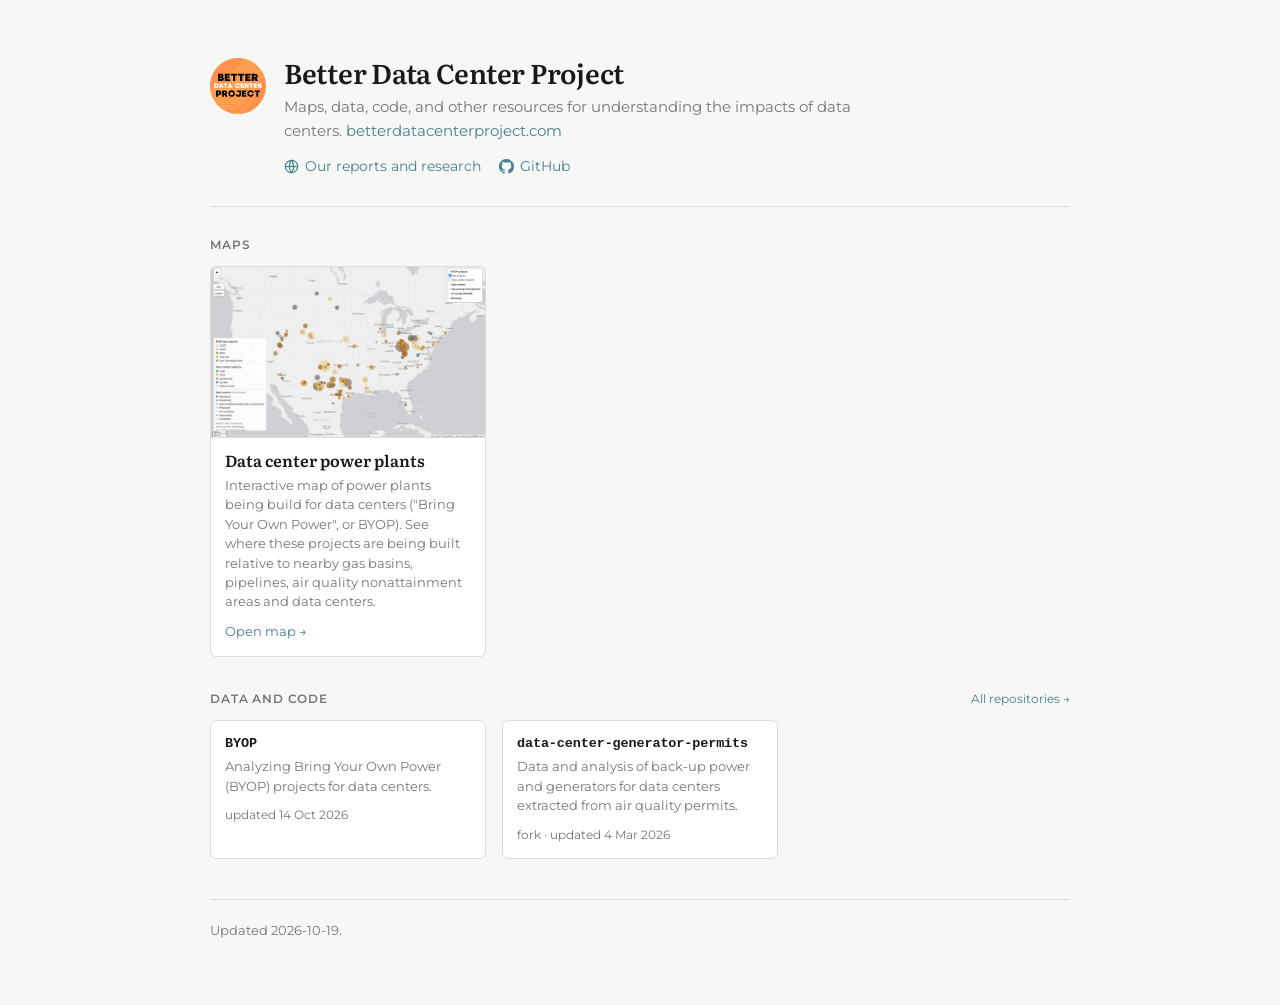
==== index.html @ 6ddef338 "Initial commit" ====
<!doctype html>
<html lang="en">
<head>
<meta charset="utf-8">
<meta name="viewport" content="width=device-width, initial-scale=1">
<title>Better Data Center Project</title>
<meta name="description" content="Maps, data, code, and other resources for understanding the impacts of data centers. betterdatacenterproject.com">
<link rel="preconnect" href="https://fonts.googleapis.com">
<link rel="preconnect" href="https://fonts.gstatic.com" crossorigin>
<link rel="stylesheet" href="https://fonts.googleapis.com/css2?family=Literata:opsz,wght@7..72,400;7..72,600&amp;family=Montserrat:wght@400;500;600&amp;display=swap">
<link rel="stylesheet" href="assets/style.css">
</head>
<body>
<div class="wrap">
<header>
  <img class="logo" src="assets/BDCP_logo_transparent-bkgd.svg" alt="" width="56" height="56">
  <div>
    <h1>Better Data Center Project</h1>
    <p>Maps, data, code, and other resources for understanding the impacts of data centers. <a href="https://betterdatacenterproject.com/">betterdatacenterproject.com</a></p>
    <nav class="links"><a href="https://betterdatacenterproject.com/resources/"><svg viewBox="0 0 16 16" width="15" height="15" fill="none" stroke="currentColor" stroke-width="1.3" aria-hidden="true"><circle cx="8" cy="8" r="6.6"/><path d="M1.4 8h13.2"/><path d="M8 1.4a10.5 10.5 0 0 1 0 13.2a10.5 10.5 0 0 1 0-13.2z"/></svg>Our reports and research</a><a href="https://github.com/orgs/Better-Data-Center-Project/"><svg viewBox="0 0 16 16" width="15" height="15" fill="currentColor" aria-hidden="true"><path d="M8 0C3.58 0 0 3.58 0 8c0 3.54 2.29 6.53 5.47 7.59.4.07.55-.17.55-.38 0-.19-.01-.82-.01-1.49-2.01.37-2.53-.49-2.69-.94-.09-.23-.48-.94-.82-1.13-.28-.15-.68-.52-.01-.53.63-.01 1.08.58 1.23.82.72 1.21 1.87.87 2.33.66.07-.52.28-.87.51-1.07-1.78-.2-3.64-.89-3.64-3.95 0-.87.31-1.59.82-2.15-.08-.2-.36-1.02.08-2.12 0 0 .67-.21 2.2.82.64-.18 1.32-.27 2-.27.68 0 1.36.09 2 .27 1.53-1.04 2.2-.82 2.2-.82.44 1.1.16 1.92.08 2.12.51.56.82 1.27.82 2.15 0 3.07-1.87 3.75-3.65 3.95.29.25.54.73.54 1.48 0 1.07-.01 1.93-.01 2.2 0 .21.15.46.55.38A8.012 8.012 0 0 0 16 8c0-4.42-3.58-8-8-8z"/></svg>GitHub</a></nav>
  </div>
</header>
<h2 class="sec">Maps</h2>
<main class="cards">
  <a class="card" href="maps/byop-gas/">
    <img src="assets/thumbs/byop-gas.png" alt="" loading="lazy">
    <div class="body">
      <h2>Data center power plants</h2>
      <p>Interactive map of power plants being build for data centers (&quot;Bring Your Own Power&quot;, or BYOP). See where these projects are being built relative to nearby gas basins, pipelines, air quality nonattainment areas and data centers.</p>
      <div class="go">Open map &rarr;</div>
    </div>
  </a>
</main>
<h2 class="sec">Data and Code <a class="all" href="https://github.com/orgs/Better-Data-Center-Project/repositories">All repositories &rarr;</a></h2>
<section class="cards">
  <a class="card repo" href="https://github.com/Better-Data-Center-Project/BYOP">
    <div class="body">
      <h2>BYOP</h2>
      <p>Analyzing Bring Your Own Power (BYOP) projects for data centers.</p>
      <div class="meta">updated 14 Oct 2026</div>
    </div>
  </a>
  <a class="card repo" href="https://github.com/Better-Data-Center-Project/data-center-generator-permits">
    <div class="body">
      <h2>data-center-generator-permits</h2>
      <p>Data and analysis of back-up power and generators for data centers extracted from air quality permits.</p>
      <div class="meta">fork &middot; updated 4 Mar 2026</div>
    </div>
  </a>
</section>
<footer> Updated 2026-10-19.</footer>
</div>
</body>
</html>
---- assets/style.css ----
/* Style sheet for landing page.*/
:root {
    --ink: #191919;
    --grey: #767676;
    --rule: #dcdcdc;
    --link: #45818E;
    --card: #ffffff;
    --bg: #f7f7f6;
    --font-title: "Literata", Georgia, "Times New Roman", serif;
    --font-body: "Montserrat", system-ui, -apple-system, Helvetica, Arial, sans-serif;
}
* { box-sizing: border-box; }
body {
    margin: 0;
    padding: 0 16px 64px;
    background: var(--bg);
    color: var(--ink);
    font: 15px/1.6 var(--font-body);
}
.wrap { max-width: 860px; margin: 0 auto; }
header { padding: 56px 0 28px; border-bottom: 1px solid var(--rule); margin-bottom: 28px;
         display: flex; align-items: flex-start; gap: 18px; }
header .logo { flex: none; width: 56px; height: 56px; margin-top: 2px; }
header p a { color: var(--link); text-decoration: none; }
header p a:hover { text-decoration: underline; }
.links { display: flex; flex-wrap: wrap; gap: 18px; margin-top: 12px; }
.links a { display: inline-flex; align-items: center; gap: 6px; font-size: 14px;
           color: var(--link); text-decoration: none; }
.links a:hover { text-decoration: underline; }
.links svg { flex: none; }
@media (max-width: 480px) {
    header { gap: 14px; padding-top: 36px; }
    header .logo { width: 44px; height: 44px; }
    h1 { font-size: 22px; }
}
h1 { font-family: var(--font-title); font-size: 27px; font-weight: 600;
     margin: 0 0 7px; letter-spacing: -0.01em; line-height: 1.2; }
header p { margin: 0; color: var(--grey); max-width: 60ch; }
.sec { font-family: var(--font-body); font-size: 12px; font-weight: 600; text-transform: uppercase;
       letter-spacing: 0.07em; color: var(--grey); margin: 32px 0 12px;
       display: flex; align-items: baseline; gap: 12px; }
.sec:first-of-type { margin-top: 0; }
.sec .all { margin-left: auto; font-size: 12px; font-weight: 400; text-transform: none;
            letter-spacing: 0; color: var(--link); text-decoration: none; }
.cards { display: grid; gap: 16px; grid-template-columns: repeat(auto-fill, minmax(260px, 1fr)); }
.card {
    display: flex;
    flex-direction: column;
    background: var(--card);
    border: 1px solid var(--rule);
    border-radius: 6px;
    overflow: hidden;
    text-decoration: none;
    color: inherit;
    transition: border-color .12s, transform .12s;
}
.card:hover { border-color: #b4b4b4; transform: translateY(-1px); }
.card img { display: block; width: 100%; aspect-ratio: 16 / 10; object-fit: cover;
            background: #ededed; border-bottom: 1px solid var(--rule); }
.card .body { padding: 12px 14px 14px; }
.card h2 { font-family: var(--font-title); font-size: 16px; font-weight: 600;
           margin: 0 0 5px; line-height: 1.3; }
.card p { margin: 0; color: var(--grey); font-size: 12.5px; line-height: 1.55; }
.card .go { margin-top: 10px; color: var(--link); font-size: 12.5px; }
.card.repo .body { padding: 14px; }
.card.repo h2 { font-family: ui-monospace, SFMono-Regular, Menlo, monospace;
                font-size: 13.5px; letter-spacing: -0.01em; }
.card.repo .meta { margin-top: 10px; color: var(--grey); font-size: 11.5px; }
.tag { font-size: 10px; font-weight: 500; text-transform: uppercase; letter-spacing: .05em;
       color: var(--grey); border: 1px solid var(--rule); border-radius: 3px;
       padding: 1px 4px; vertical-align: 2px; }

footer { margin-top: 40px; padding-top: 20px; border-top: 1px solid var(--rule);
         color: var(--grey); font-size: 13px; }
footer a { color: var(--link); text-decoration: none; }
@media (prefers-color-scheme: dark) {
    :root { --ink: #ececec; --grey: #9d9d9d; --rule: #343434; --link: #6cb0e8;
            --card: #1d1d1d; --bg: #141414; }
    .card img { background: #262626; }
    .card:hover { border-color: #4a4a4a; }
}
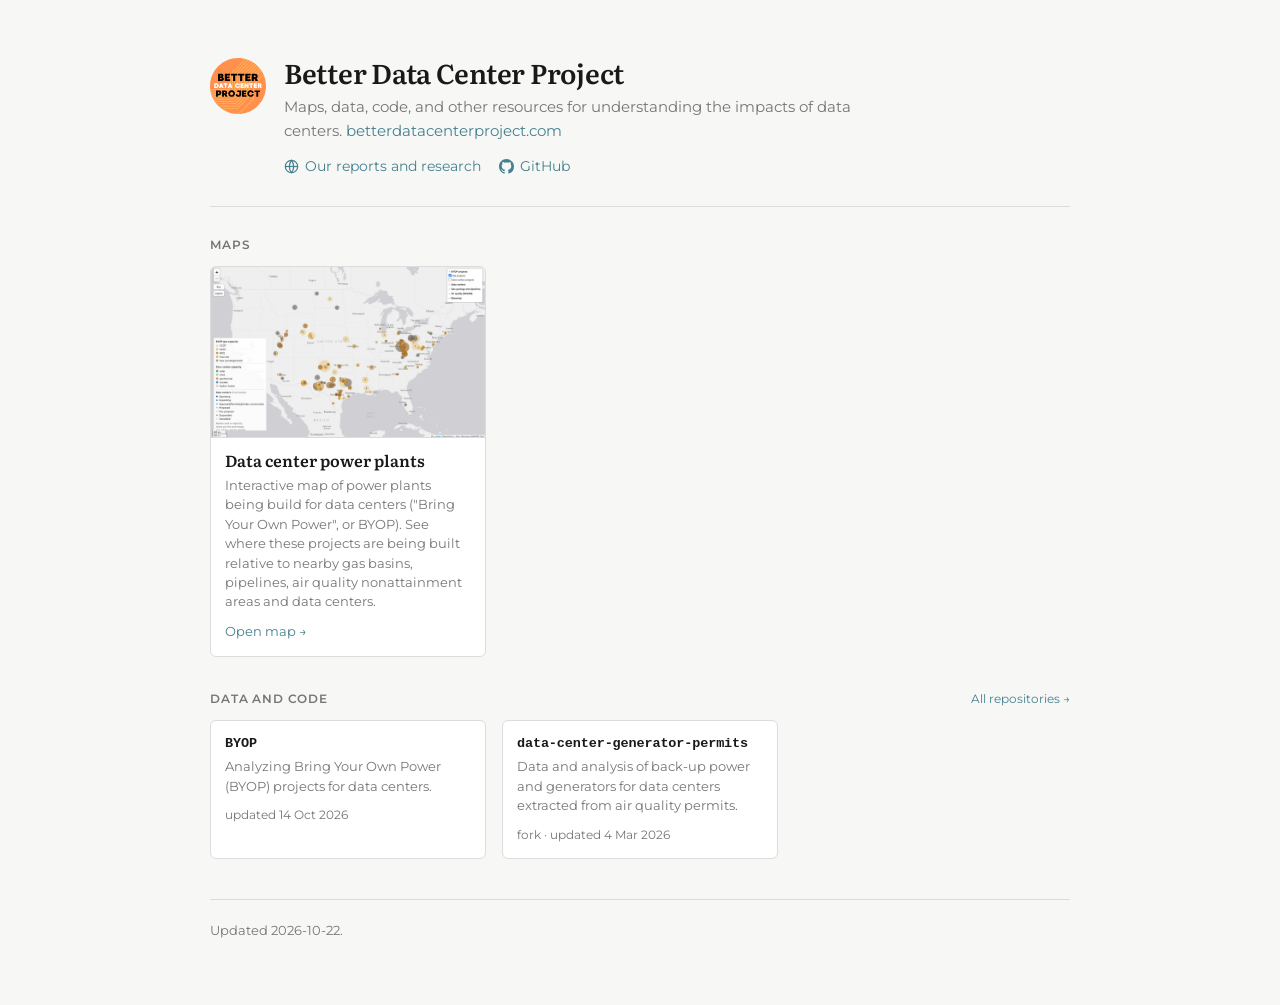
==== commit 50635ec1: "add cobra health costs per site and notes on meter configuration" ====
--- a/index.html
+++ b/index.html
@@ -48,7 +48,7 @@
     </div>
   </a>
 </section>
-<footer> Updated 2026-10-19.</footer>
+<footer> Updated 2026-10-22.</footer>
 </div>
 </body>
 </html>
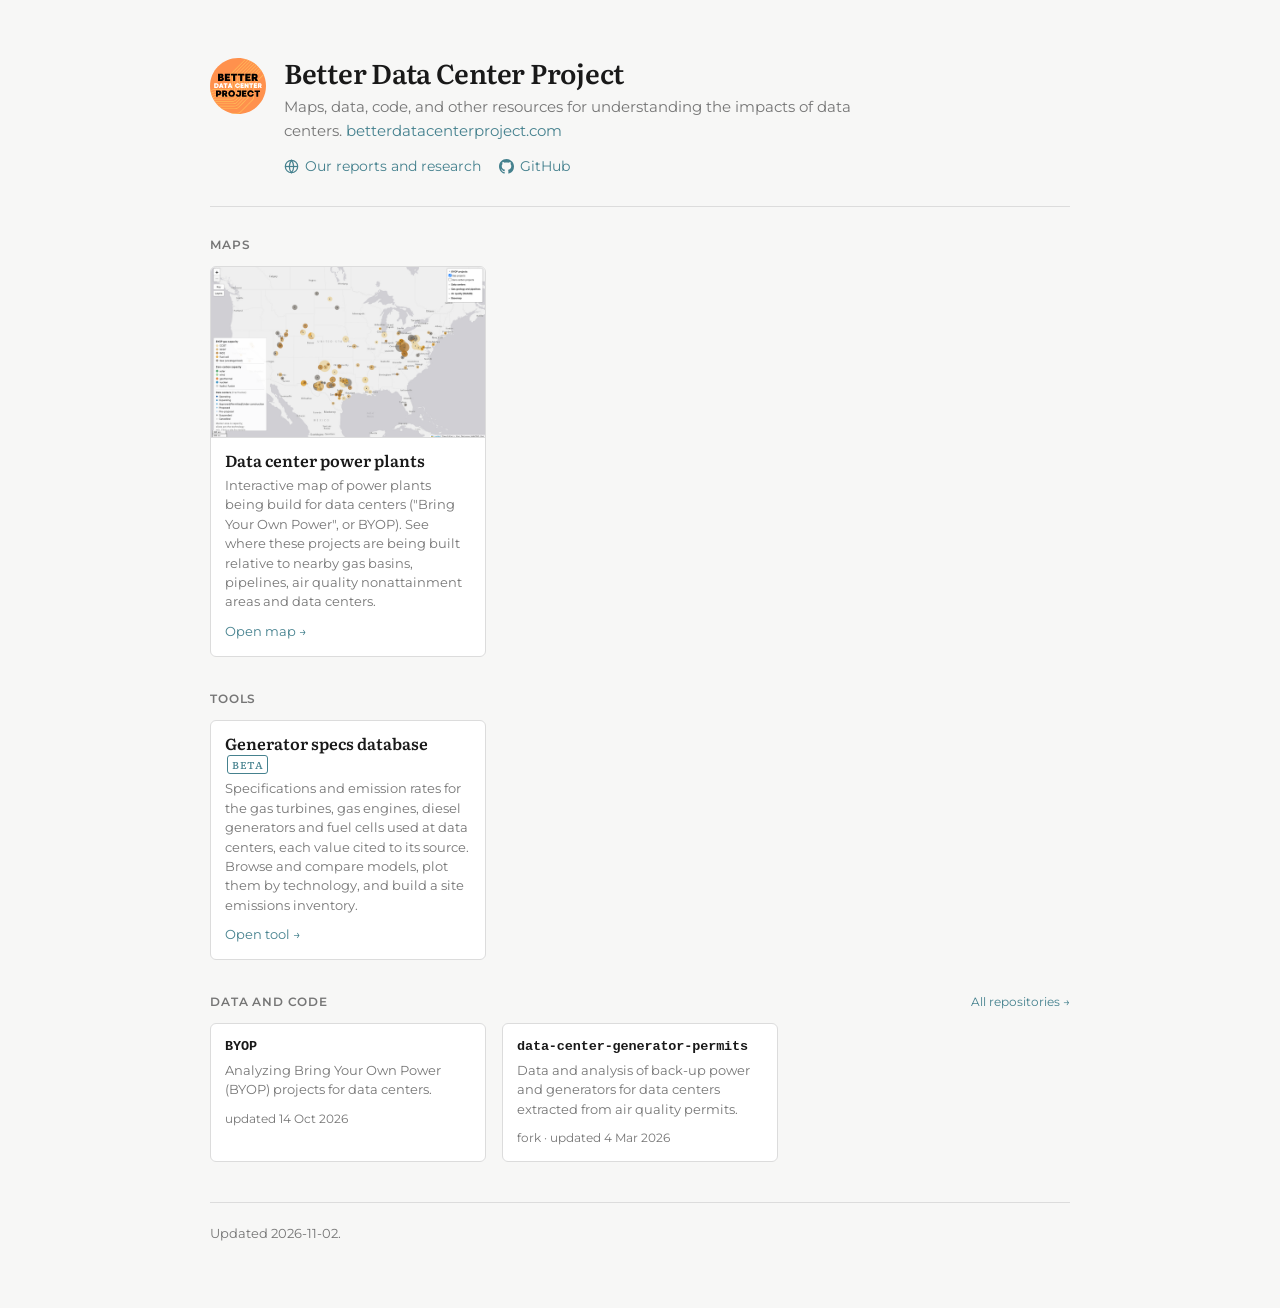
==== commit 9b467033: "Add beta emissions calculator" ====
--- a/index.html
+++ b/index.html
@@ -21,7 +21,7 @@
   </div>
 </header>
 <h2 class="sec">Maps</h2>
-<main class="cards">
+<section class="cards">
   <a class="card" href="maps/byop-gas/">
     <img src="assets/thumbs/byop-gas.png" alt="" loading="lazy">
     <div class="body">
@@ -30,7 +30,17 @@
       <div class="go">Open map &rarr;</div>
     </div>
   </a>
-</main>
+</section>
+<h2 class="sec">Tools</h2>
+<section class="cards">
+  <a class="card" href="tools/generator-specs/">
+    <div class="body">
+      <h2>Generator specs database <span class="tag beta">Beta</span></h2>
+      <p>Specifications and emission rates for the gas turbines, gas engines, diesel generators and fuel cells used at data centers, each value cited to its source. Browse and compare models, plot them by technology, and build a site emissions inventory.</p>
+      <div class="go">Open tool &rarr;</div>
+    </div>
+  </a>
+</section>
 <h2 class="sec">Data and Code <a class="all" href="https://github.com/orgs/Better-Data-Center-Project/repositories">All repositories &rarr;</a></h2>
 <section class="cards">
   <a class="card repo" href="https://github.com/Better-Data-Center-Project/BYOP">
@@ -48,7 +58,7 @@
     </div>
   </a>
 </section>
-<footer> Updated 2026-10-22.</footer>
+<footer> Updated 2026-11-02.</footer>
 </div>
 </body>
 </html>
--- a/assets/style.css
+++ b/assets/style.css
@@ -69,6 +69,7 @@
 .tag { font-size: 10px; font-weight: 500; text-transform: uppercase; letter-spacing: .05em;
        color: var(--grey); border: 1px solid var(--rule); border-radius: 3px;
        padding: 1px 4px; vertical-align: 2px; }
+.tag.beta { color: var(--link); border-color: currentColor; margin-left: 2px; }
 
 footer { margin-top: 40px; padding-top: 20px; border-top: 1px solid var(--rule);
          color: var(--grey); font-size: 13px; }
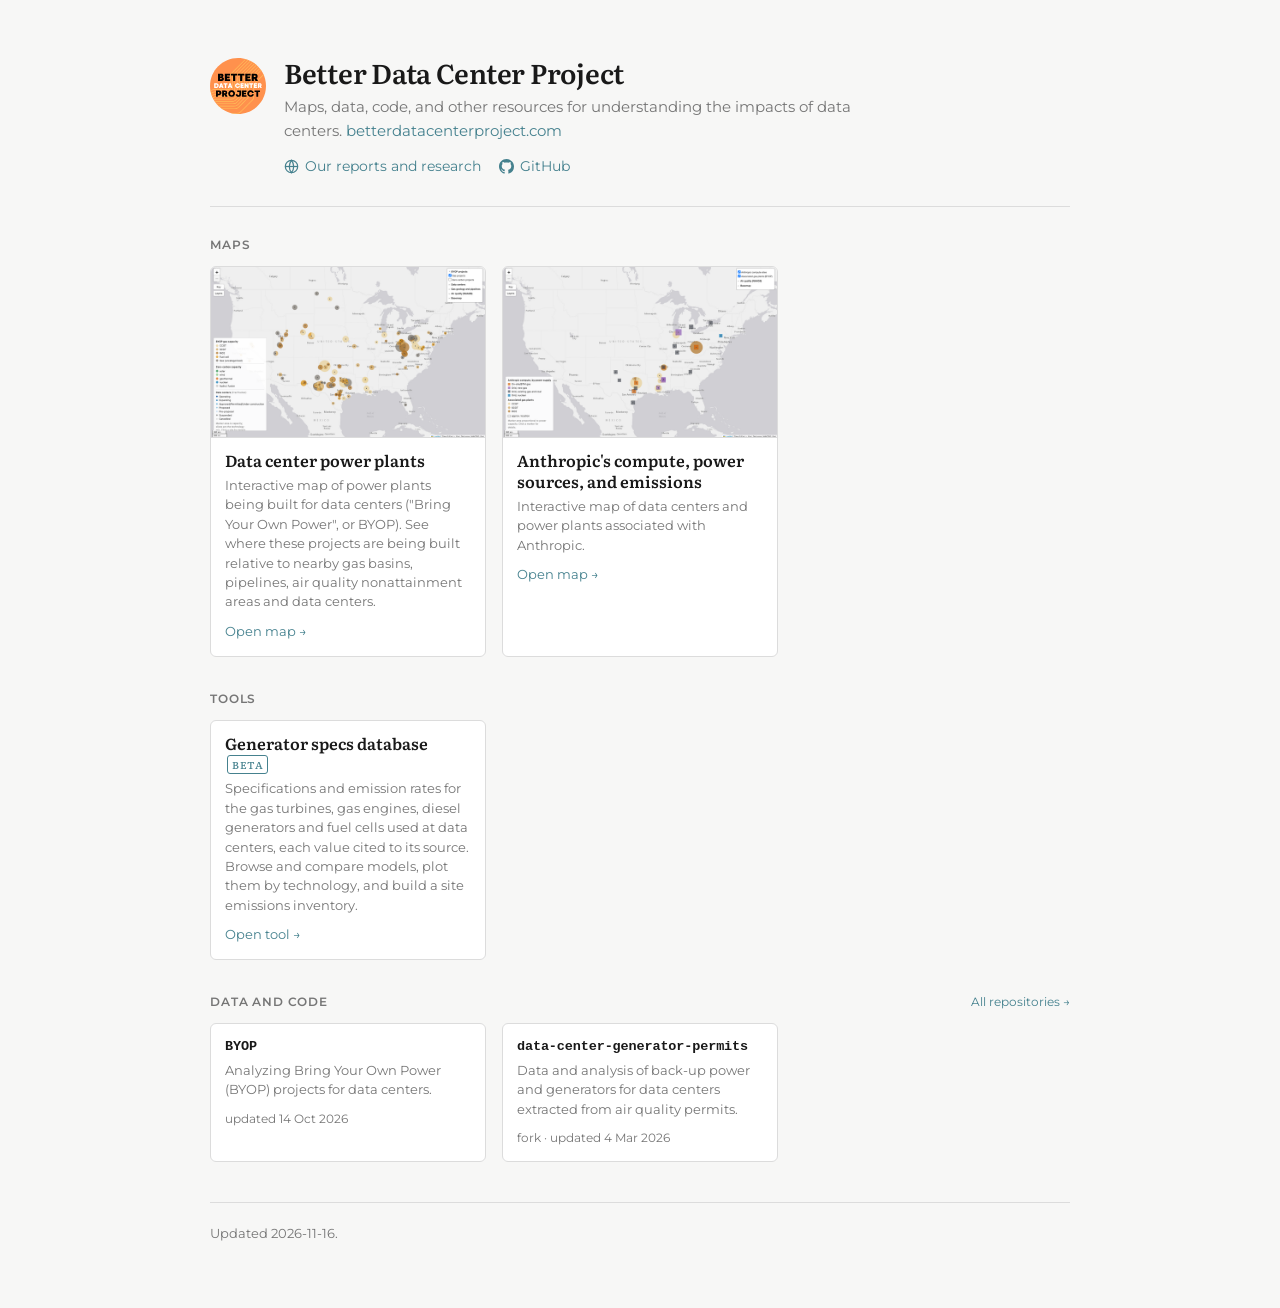
==== commit 5b280d3c: "update maps" ====
--- a/index.html
+++ b/index.html
@@ -26,7 +26,15 @@
     <img src="assets/thumbs/byop-gas.png" alt="" loading="lazy">
     <div class="body">
       <h2>Data center power plants</h2>
-      <p>Interactive map of power plants being build for data centers (&quot;Bring Your Own Power&quot;, or BYOP). See where these projects are being built relative to nearby gas basins, pipelines, air quality nonattainment areas and data centers.</p>
+      <p>Interactive map of power plants being built for data centers (&quot;Bring Your Own Power&quot;, or BYOP). See where these projects are being built relative to nearby gas basins, pipelines, air quality nonattainment areas and data centers.</p>
+      <div class="go">Open map &rarr;</div>
+    </div>
+  </a>
+  <a class="card" href="maps/anthropic-compute/">
+    <img src="assets/thumbs/anthropic-compute.png" alt="" loading="lazy">
+    <div class="body">
+      <h2>Anthropic&#x27;s compute, power sources, and emissions</h2>
+      <p>Interactive map of data centers and power plants associated with Anthropic.</p>
       <div class="go">Open map &rarr;</div>
     </div>
   </a>
@@ -58,7 +66,7 @@
     </div>
   </a>
 </section>
-<footer> Updated 2026-11-02.</footer>
+<footer> Updated 2026-11-16.</footer>
 </div>
 </body>
 </html>
